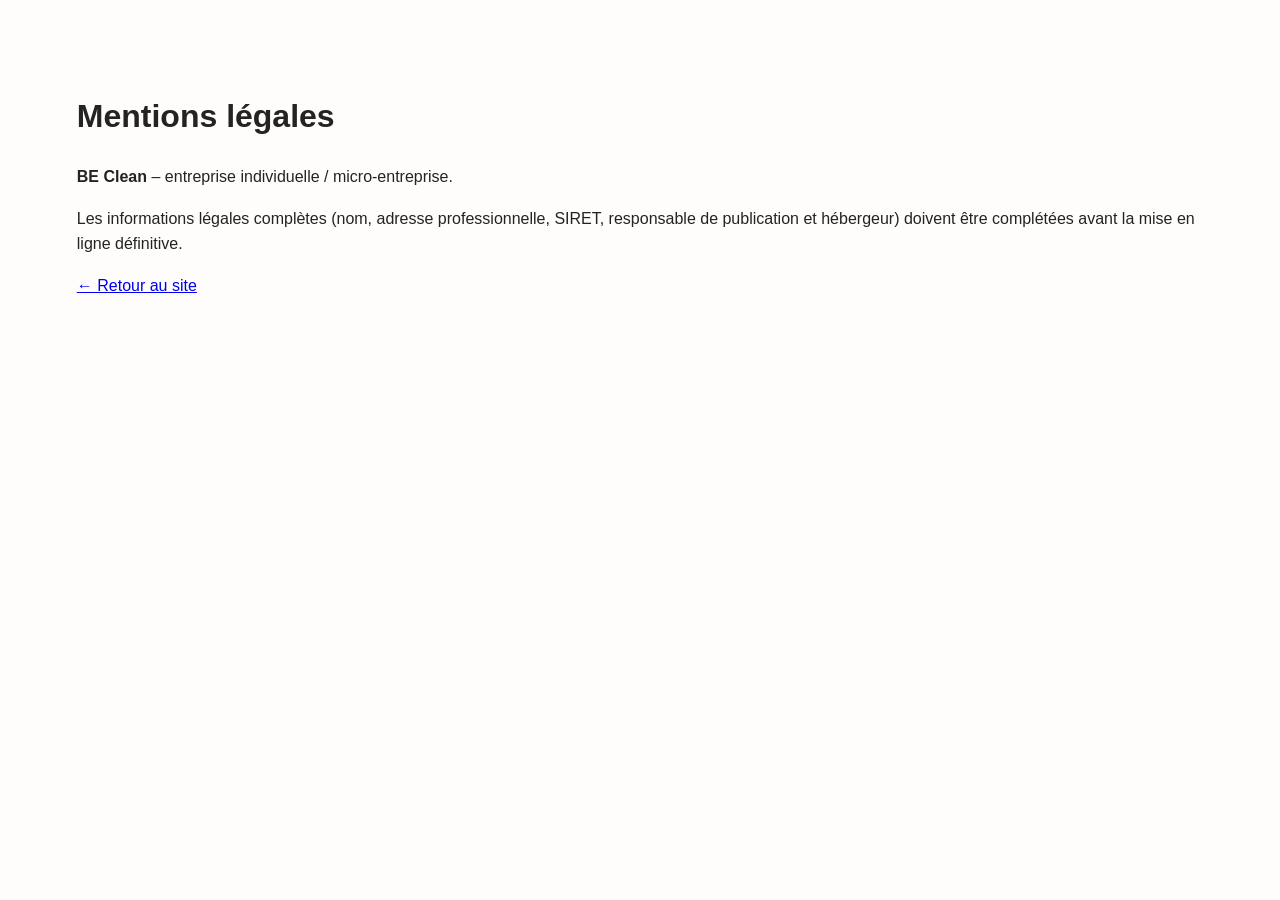
==== mentions-legales.html @ 8338d854 "Add files via upload" ====
<!doctype html><html lang="fr"><head><meta charset="utf-8"><meta name="viewport" content="width=device-width,initial-scale=1"><title>Mentions légales | BE Clean</title><link rel="stylesheet" href="styles.css"></head><body><main class="section"><h1>Mentions légales</h1><p><strong>BE Clean</strong> – entreprise individuelle / micro-entreprise.</p><p>Les informations légales complètes (nom, adresse professionnelle, SIRET, responsable de publication et hébergeur) doivent être complétées avant la mise en ligne définitive.</p><p><a href="index.html">← Retour au site</a></p></main></body></html>
---- styles.css ----
*{box-sizing:border-box}html{scroll-behavior:smooth}body{margin:0;font-family:Arial,Helvetica,sans-serif;color:#242322;background:#fffdfb;line-height:1.6}.header{height:82px;display:flex;align-items:center;gap:28px;padding:0 5%;background:#fff;position:sticky;top:0;z-index:10;box-shadow:0 2px 14px #0000000d}.brand{font-family:Georgia,serif;font-size:31px;line-height:.8;min-width:210px}.brand strong{font-size:42px}.brand span{font-style:italic;color:#b95f4c;font-weight:400}.brand small{display:block;font:10px Arial;letter-spacing:2px;margin-top:10px}.header nav{display:flex;gap:22px;margin-left:auto}.header nav a,.footer-links a{color:inherit;text-decoration:none}.header nav a:hover{color:#b95f4c}.phone,.btn{background:#bc654f;color:#fff;text-decoration:none;border-radius:30px;padding:12px 22px;font-weight:bold}.hero{display:grid;grid-template-columns:1fr 1fr;min-height:540px}.hero-copy{padding:75px 7%;display:flex;flex-direction:column;justify-content:center}.hero-image{background:linear-gradient(90deg,#f4eee8aa,#ffffff00),url('https://images.unsplash.com/photo-1600566753086-00f18fb6b3ea?auto=format&fit=crop&w=1200&q=80') center/cover}.eyebrow{letter-spacing:4px;font-size:12px}.hero h1{font:72px Georgia,serif;margin:12px 0 0}.hero h1 em{font-style:italic;color:#b95f4c;font-weight:400}.hero h2{letter-spacing:4px;font-size:21px;margin:0 0 18px}.area{margin-top:10px}.buttons{display:flex;gap:14px;margin-top:18px}.secondary{background:#fff;color:#222;border:1px solid #222}.section{padding:70px 6%}.center{text-align:center}.section-title{text-align:center;font:44px Georgia,serif;margin:8px 0 35px}.cards{display:grid;grid-template-columns:repeat(3,1fr);gap:18px}.cards article{background:#fff;border:1px solid #eee6df;border-radius:12px;padding:28px;text-align:center;box-shadow:0 6px 20px #00000008}.icon{font-size:32px;color:#b95f4c}.cards h3{margin:8px 0;text-transform:uppercase;font-size:16px}.advantage{display:grid;grid-template-columns:1fr 1fr;background:#f4eee8;padding:65px 9%;gap:60px}.advantage h2{font:38px Georgia,serif}.trust ul{padding-left:20px}.trust li{margin:9px 0}.about{max-width:900px;margin:auto;text-align:center}.contact{display:grid;grid-template-columns:1fr 1fr;gap:60px;background:#fff}.contact .section-title{text-align:left}.contact form{display:grid;gap:12px}label{font-weight:bold}input,textarea{display:block;width:100%;margin-top:5px;border:1px solid #ddd;border-radius:8px;padding:12px;font:inherit;background:#fff}.btn{border:0;cursor:pointer;display:inline-block}footer{background:#252525;color:#fff;padding:42px 6%;text-align:center}.footer-brand{margin:auto}.footer-links{margin-top:20px;font-size:13px} @media(max-width:800px){.header{height:auto;padding:16px 5%;flex-wrap:wrap}.header nav{order:3;width:100%;overflow:auto;justify-content:center}.phone{display:none}.hero,.contact,.advantage{grid-template-columns:1fr}.hero-copy{padding:55px 7%}.hero-image{min-height:320px}.hero h1{font-size:58px}.cards{grid-template-columns:1fr 1fr}.section-title{font-size:36px}}@media(max-width:520px){.cards{grid-template-columns:1fr}.buttons{flex-direction:column}.hero h1{font-size:50px}.hero h2{font-size:17px}.section{padding:50px 5%}}
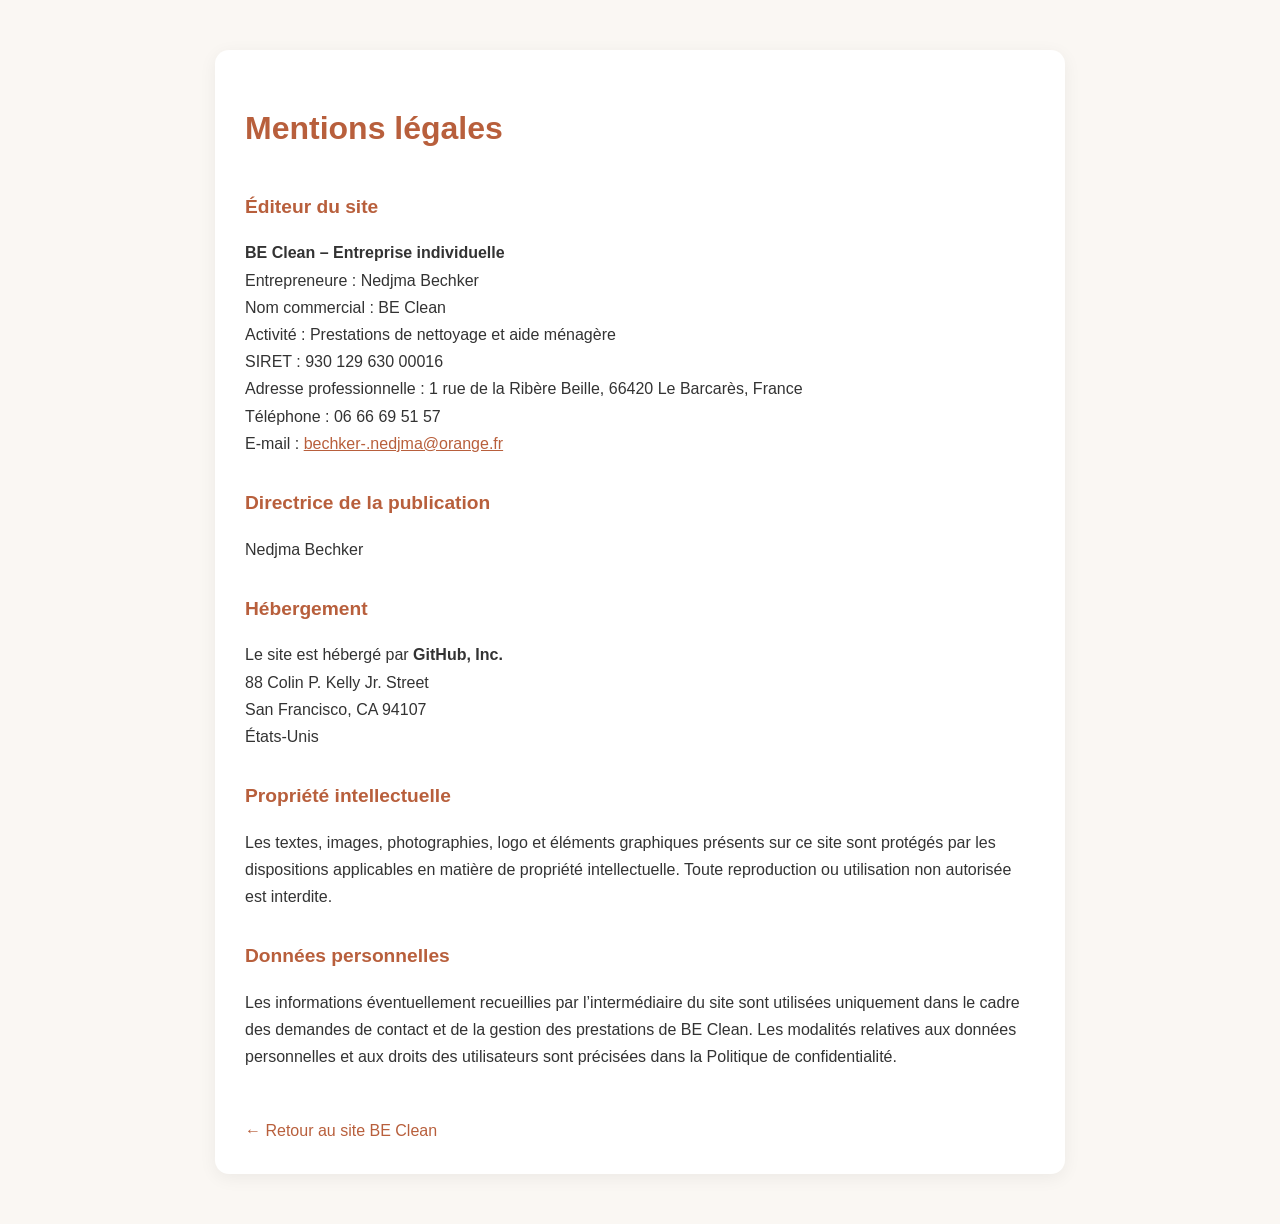
==== commit d98d840e: "Revamp mentions légales page with complete details Updated the legal mentions page with complete inf" ====
--- a/mentions-legales.html
+++ b/mentions-legales.html
@@ -1 +1,119 @@
-<!doctype html><html lang="fr"><head><meta charset="utf-8"><meta name="viewport" content="width=device-width,initial-scale=1"><title>Mentions légales | BE Clean</title><link rel="stylesheet" href="styles.css"></head><body><main class="section"><h1>Mentions légales</h1><p><strong>BE Clean</strong> – entreprise individuelle / micro-entreprise.</p><p>Les informations légales complètes (nom, adresse professionnelle, SIRET, responsable de publication et hébergeur) doivent être complétées avant la mise en ligne définitive.</p><p><a href="index.html">← Retour au site</a></p></main></body></html>+<!DOCTYPE html>
+<html lang="fr">
+<head>
+  <meta charset="UTF-8">
+  <meta name="viewport" content="width=device-width, initial-scale=1.0">
+  <title>Mentions légales – BE Clean</title>
+
+  <style>
+    body {
+      margin: 0;
+      font-family: Arial, sans-serif;
+      background: #faf7f3;
+      color: #333;
+      line-height: 1.7;
+    }
+
+    .container {
+      max-width: 850px;
+      margin: 0 auto;
+      padding: 50px 25px;
+    }
+
+    h1 {
+      color: #b85f3c;
+      margin-bottom: 35px;
+      font-size: 2rem;
+    }
+
+    h2 {
+      color: #b85f3c;
+      margin-top: 30px;
+      font-size: 1.2rem;
+    }
+
+    .card {
+      background: #fff;
+      border-radius: 14px;
+      padding: 30px;
+      box-shadow: 0 4px 18px rgba(0,0,0,0.06);
+    }
+
+    a {
+      color: #b85f3c;
+    }
+
+    .back {
+      display: inline-block;
+      margin-top: 30px;
+      text-decoration: none;
+    }
+  </style>
+</head>
+
+<body>
+
+  <main class="container">
+    <div class="card">
+
+      <h1>Mentions légales</h1>
+
+      <h2>Éditeur du site</h2>
+
+      <p>
+        <strong>BE Clean – Entreprise individuelle</strong><br>
+        Entrepreneure : Nedjma Bechker<br>
+        Nom commercial : BE Clean<br>
+        Activité : Prestations de nettoyage et aide ménagère<br>
+        SIRET : 930 129 630 00016<br>
+        Adresse professionnelle : 1 rue de la Ribère Beille, 66420 Le Barcarès, France<br>
+        Téléphone : 06 66 69 51 57<br>
+        E-mail :
+        <a href="mailto:bechker-.nedjma@orange.fr">
+          bechker-.nedjma@orange.fr
+        </a>
+      </p>
+
+      <h2>Directrice de la publication</h2>
+
+      <p>
+        Nedjma Bechker
+      </p>
+
+      <h2>Hébergement</h2>
+
+      <p>
+        Le site est hébergé par <strong>GitHub, Inc.</strong><br>
+        88 Colin P. Kelly Jr. Street<br>
+        San Francisco, CA 94107<br>
+        États-Unis
+      </p>
+
+      <h2>Propriété intellectuelle</h2>
+
+      <p>
+        Les textes, images, photographies, logo et éléments graphiques présents
+        sur ce site sont protégés par les dispositions applicables en matière
+        de propriété intellectuelle. Toute reproduction ou utilisation non
+        autorisée est interdite.
+      </p>
+
+      <h2>Données personnelles</h2>
+
+      <p>
+        Les informations éventuellement recueillies par l’intermédiaire du site
+        sont utilisées uniquement dans le cadre des demandes de contact et de
+        la gestion des prestations de BE Clean. Les modalités relatives aux
+        données personnelles et aux droits des utilisateurs sont précisées dans
+        la Politique de confidentialité.
+      </p>
+
+      <a class="back" href="index.html">
+        ← Retour au site BE Clean
+      </a>
+
+    </div>
+  </main>
+
+</body>
+</html>
